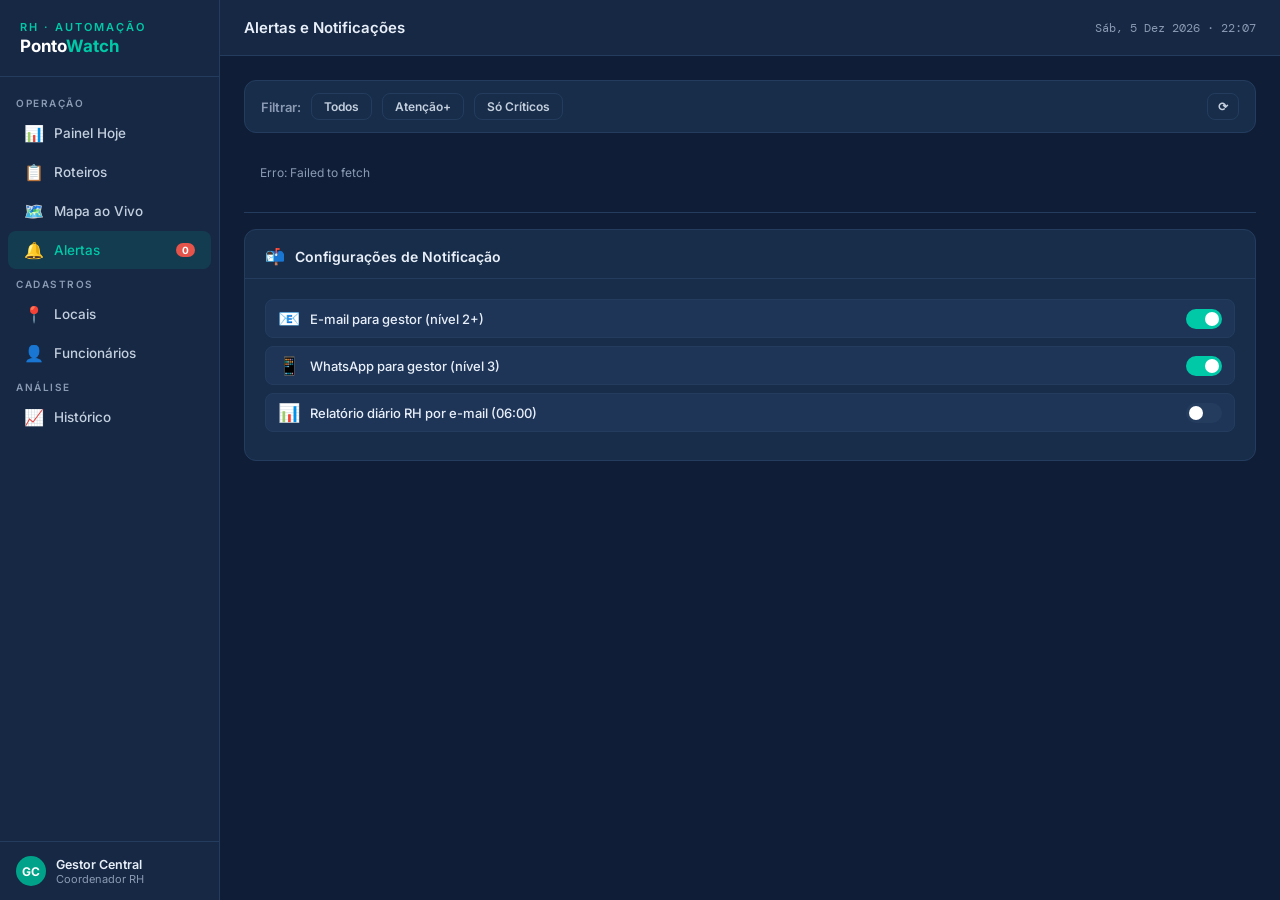
==== frontend/alertas.html @ 85e0c2c6 "Commit inicial: PontoWatch - monitoramento de ponto e geolocalizacao Backend FastAPI + Frontend HTML" ====
<!DOCTYPE html>
<html lang="pt-BR">
<head>
  <meta charset="UTF-8"/>
  <meta name="viewport" content="width=device-width, initial-scale=1.0"/>
  <title>PontoWatch — Alertas</title>
  <link rel="stylesheet" href="style.css"/>
</head>
<body>
<script type="module">
import { montarLayout } from "./layout.js";
import { api } from "./api.js";
import { hojeISO, nivelAlerta, toast } from "./utils.js";

montarLayout("alertas", "Alertas e Notificações");

const content = document.getElementById("content");
const hoje = hojeISO();
let nivelFiltro = 1;
let alertas = [];

content.innerHTML = `
  <!-- Filtros -->
  <div class="card mb-16">
    <div class="card-body" style="padding:12px 16px;display:flex;align-items:center;gap:10px">
      <span style="font-size:13px;font-weight:600;color:var(--muted)">Filtrar:</span>
      <button class="btn btn-ghost nivel-btn active" data-nivel="1" style="font-size:12px;padding:5px 12px">Todos</button>
      <button class="btn btn-ghost nivel-btn" data-nivel="2" style="font-size:12px;padding:5px 12px">Atenção+</button>
      <button class="btn btn-ghost nivel-btn" data-nivel="3" style="font-size:12px;padding:5px 12px">Só Críticos</button>
      <span id="contagem" class="ml-auto text-muted"></span>
      <button id="btn-atualizar" class="btn btn-ghost" style="font-size:12px;padding:5px 10px">⟳</button>
    </div>
  </div>

  <!-- Lista de alertas -->
  <div id="alertas-lista"></div>

  <div class="divider"></div>

  <!-- Configurações -->
  <div class="card">
    <div class="card-header"><span>📬</span><span class="card-title">Configurações de Notificação</span></div>
    <div class="card-body">
      <div class="notify-chip">
        <span style="font-size:18px">📧</span>
        <span class="notify-label">E-mail para gestor (nível 2+)</span>
        <div class="toggle on" onclick="this.classList.toggle('on')"></div>
      </div>
      <div class="notify-chip">
        <span style="font-size:18px">📱</span>
        <span class="notify-label">WhatsApp para gestor (nível 3)</span>
        <div class="toggle on" onclick="this.classList.toggle('on')"></div>
      </div>
      <div class="notify-chip">
        <span style="font-size:18px">📊</span>
        <span class="notify-label">Relatório diário RH por e-mail (06:00)</span>
        <div class="toggle" onclick="this.classList.toggle('on')"></div>
      </div>
    </div>
  </div>
`;

async function carregar() {
  try {
    const d = await api.alertas.listar(hoje, nivelFiltro);
    alertas = d.alertas || [];
    renderizarAlertas();
  } catch (e) {
    document.getElementById("alertas-lista").innerHTML =
      `<div class="text-muted" style="padding:16px">Erro: ${e.message}</div>`;
  }
}

function renderizarAlertas() {
  document.getElementById("contagem").textContent = `${alertas.length} alerta(s)`;

  if (!alertas.length) {
    document.getElementById("alertas-lista").innerHTML =
      `<div class="empty-state"><div class="icon">🎉</div><p>Nenhum alerta para este filtro</p></div>`;
    return;
  }

  document.getElementById("alertas-lista").innerHTML = alertas.map(a => {
    const cor = a.nivel === 3 ? "red" : "amber";
    const func = a.funcionarios || {};
    return `
      <div class="card mb-16" id="alerta-${a.id}">
        <div class="card-body">
          <div class="alert-item" style="padding:14px 0">
            <div class="alert-dot ${cor}" style="margin-top:8px"></div>
            <div style="flex:1">
              <div class="flex gap-10 mb-10">
                <span style="font-size:14px;font-weight:700">${_tipoLabel(a.tipo_alerta)} — ${func.nome || "?"}</span>
                ${nivelAlerta(a.nivel)}
                ${a.enviado ? `<span class="pill ok" style="font-size:10px">✔ Resolvido</span>` : ''}
              </div>
              <div style="font-size:13px;color:var(--slate2);line-height:1.5">${a.descricao || ''}</div>
              <div class="flex gap-10" style="margin-top:10px">
                <span class="text-muted">${a.criado_em ? a.criado_em.slice(11,16) : ''} · Gerado automaticamente</span>
                <div class="ml-auto flex gap-10">
                  ${!a.enviado ? `<button class="btn btn-primary btn-resolver" data-id="${a.id}" style="font-size:12px;padding:5px 10px">✔ Marcar resolvido</button>` : ''}
                </div>
              </div>
            </div>
          </div>
        </div>
      </div>`;
  }).join("");

  // Eventos de resolução
  document.querySelectorAll(".btn-resolver").forEach(btn => {
    btn.addEventListener("click", async () => {
      try {
        await api.alertas.resolver(btn.dataset.id);
        toast("Alerta marcado como resolvido", "ok");
        await carregar();
      } catch (e) {
        toast("Erro: " + e.message, "erro");
      }
    });
  });
}

function _tipoLabel(tipo) {
  const map = {
    AUSENCIA: "Ausência", ATRASO: "Atraso", FORA_DO_LOCAL: "Fora do Local",
    SAIDA_ANTECIPADA: "Saída Antecipada", SEM_BATIDA: "Sem Batida",
  };
  return map[tipo] || tipo;
}

// Filtros de nível
document.querySelectorAll(".nivel-btn").forEach(btn => {
  btn.addEventListener("click", () => {
    document.querySelectorAll(".nivel-btn").forEach(b => b.classList.remove("active"));
    btn.classList.add("active");
    nivelFiltro = parseInt(btn.dataset.nivel);
    carregar();
  });
});

document.getElementById("btn-atualizar").addEventListener("click", carregar);

carregar();
</script>
</body>
</html>
---- frontend/style.css ----
@import url('https://fonts.googleapis.com/css2?family=Inter:wght@300;400;500;600;700&family=DM+Mono:wght@400;500&display=swap');

*, *::before, *::after { box-sizing: border-box; margin: 0; padding: 0; }

:root {
  --navy:   #0F1E36;
  --navy2:  #162844;
  --navy3:  #1E3558;
  --teal:   #00C9A7;
  --teal2:  #00A389;
  --amber:  #F5A623;
  --red:    #E5534B;
  --green:  #2DC66B;
  --slate:  #8B9BB4;
  --slate2: #C4CFDE;
  --card:   #182D4A;
  --border: #243D5F;
  --text:   #E8EFF8;
  --muted:  #8B9BB4;
  --mono:   'DM Mono', monospace;
}

body { font-family: 'Inter', sans-serif; background: var(--navy); color: var(--text); min-height: 100vh; display: flex; overflow: hidden; }

/* ── Sidebar ─────────────────────────────────────────────── */
.sidebar { width: 220px; min-width: 220px; background: var(--navy2); border-right: 1px solid var(--border); display: flex; flex-direction: column; height: 100vh; flex-shrink: 0; }
.logo { padding: 20px; border-bottom: 1px solid var(--border); }
.logo-mark { font-size: 11px; font-weight: 600; letter-spacing: 2px; color: var(--teal); text-transform: uppercase; }
.logo-name { font-size: 17px; font-weight: 700; color: #fff; margin-top: 2px; }
.nav { flex: 1; padding: 12px 0; overflow-y: auto; }
.nav-section { padding: 8px 16px 4px; font-size: 10px; font-weight: 600; letter-spacing: 1.5px; color: var(--muted); text-transform: uppercase; }
.nav-item { display: flex; align-items: center; gap: 10px; padding: 9px 16px; margin: 1px 8px; border-radius: 8px; cursor: pointer; font-size: 13.5px; font-weight: 500; color: var(--slate2); transition: all .15s; text-decoration: none; }
.nav-item:hover { background: var(--navy3); color: var(--text); }
.nav-item.active { background: rgba(0,201,167,.12); color: var(--teal); }
.nav-item .icon { font-size: 16px; width: 20px; text-align: center; }
.badge { margin-left: auto; background: var(--red); color: #fff; font-size: 10px; font-weight: 700; padding: 1px 6px; border-radius: 10px; }
.sidebar-footer { padding: 14px 16px; border-top: 1px solid var(--border); }
.user-chip { display: flex; align-items: center; gap: 10px; }
.avatar { width: 30px; height: 30px; border-radius: 50%; background: var(--teal2); display: flex; align-items: center; justify-content: center; font-size: 12px; font-weight: 700; color: #fff; flex-shrink: 0; }
.user-name { font-size: 12.5px; font-weight: 600; }
.user-role { font-size: 11px; color: var(--muted); }

/* ── Layout principal ────────────────────────────────────── */
.main { flex: 1; display: flex; flex-direction: column; overflow: hidden; }
.topbar { height: 56px; background: var(--navy2); border-bottom: 1px solid var(--border); display: flex; align-items: center; padding: 0 24px; gap: 12px; flex-shrink: 0; }
.topbar-title { font-size: 15px; font-weight: 600; }
.topbar-date { font-size: 12px; color: var(--muted); margin-left: auto; font-family: var(--mono); }
.content { flex: 1; overflow-y: auto; padding: 24px; }

/* ── Botões ──────────────────────────────────────────────── */
.btn { display: inline-flex; align-items: center; gap: 7px; padding: 7px 14px; border-radius: 8px; font-size: 13px; font-weight: 600; cursor: pointer; border: none; font-family: inherit; transition: all .15s; }
.btn-primary { background: var(--teal); color: var(--navy); }
.btn-primary:hover { background: var(--teal2); }
.btn-primary:disabled { opacity: .5; cursor: default; }
.btn-ghost { background: transparent; color: var(--slate2); border: 1px solid var(--border); }
.btn-ghost:hover { background: var(--navy3); color: var(--text); }
.btn-danger { background: rgba(229,83,75,.15); color: var(--red); border: 1px solid rgba(229,83,75,.3); }
.icon-btn { background: transparent; border: 1px solid var(--border); border-radius: 6px; padding: 5px 8px; cursor: pointer; color: var(--muted); font-size: 13px; }
.icon-btn:hover { border-color: var(--teal); color: var(--teal); }

/* ── Cards ───────────────────────────────────────────────── */
.card { background: var(--card); border: 1px solid var(--border); border-radius: 12px; }
.card-header { padding: 16px 20px 12px; border-bottom: 1px solid var(--border); display: flex; align-items: center; gap: 10px; }
.card-title { font-size: 14px; font-weight: 600; }
.card-body { padding: 20px; }

/* ── KPIs ────────────────────────────────────────────────── */
.kpi-grid { display: grid; grid-template-columns: repeat(4,1fr); gap: 14px; margin-bottom: 20px; }
.kpi { background: var(--card); border: 1px solid var(--border); border-radius: 12px; padding: 18px 20px; position: relative; overflow: hidden; }
.kpi::before { content: ''; position: absolute; top: 0; left: 0; right: 0; height: 3px; }
.kpi.green::before { background: var(--green); }
.kpi.red::before   { background: var(--red); }
.kpi.amber::before { background: var(--amber); }
.kpi.teal::before  { background: var(--teal); }
.kpi-label { font-size: 11px; font-weight: 600; letter-spacing: .5px; color: var(--muted); text-transform: uppercase; }
.kpi-value { font-size: 32px; font-weight: 700; line-height: 1.1; margin: 4px 0; font-family: var(--mono); }
.kpi-sub   { font-size: 12px; color: var(--muted); }
.kpi-icon  { position: absolute; right: 16px; top: 50%; transform: translateY(-40%); font-size: 28px; opacity: .2; }

/* ── Tabelas ─────────────────────────────────────────────── */
.table-wrap { overflow-x: auto; }
table { width: 100%; border-collapse: collapse; font-size: 13px; }
thead th { padding: 10px 14px; text-align: left; font-size: 11px; font-weight: 600; letter-spacing: .5px; color: var(--muted); text-transform: uppercase; border-bottom: 1px solid var(--border); }
tbody td { padding: 11px 14px; border-bottom: 1px solid rgba(36,61,95,.5); vertical-align: middle; }
tbody tr:hover td { background: rgba(255,255,255,.02); }
tbody tr:last-child td { border-bottom: none; }

/* ── Pills de status ─────────────────────────────────────── */
.pill { display: inline-flex; align-items: center; gap: 5px; padding: 3px 9px; border-radius: 20px; font-size: 11.5px; font-weight: 600; }
.pill::before { content: ''; width: 6px; height: 6px; border-radius: 50%; }
.pill.ok      { background: rgba(45,198,107,.12);  color: var(--green); } .pill.ok::before  { background: var(--green); }
.pill.absent  { background: rgba(229,83,75,.12);   color: var(--red);   } .pill.absent::before  { background: var(--red); }
.pill.late    { background: rgba(245,166,35,.12);  color: var(--amber); } .pill.late::before    { background: var(--amber); }
.pill.geo     { background: rgba(229,83,75,.12);   color: var(--red);   } .pill.geo::before     { background: var(--red); }
.pill.pending { background: rgba(139,155,180,.12); color: var(--muted); } .pill.pending::before { background: var(--muted); }

/* ── Formulários ─────────────────────────────────────────── */
.form-grid  { display: flex; flex-direction: column; gap: 14px; }
.form-row   { display: grid; grid-template-columns: 1fr 1fr; gap: 14px; }
.form-row-3 { display: grid; grid-template-columns: 1fr 1fr 1fr; gap: 14px; }
.field { display: flex; flex-direction: column; gap: 5px; }
label { font-size: 12px; font-weight: 600; color: var(--slate2); }
input, select, textarea { background: var(--navy3); border: 1px solid var(--border); border-radius: 8px; padding: 9px 12px; font-size: 13px; color: var(--text); font-family: inherit; outline: none; transition: border-color .15s; }
input:focus, select:focus, textarea:focus { border-color: var(--teal); }
select option { background: var(--navy2); }

/* ── Layout utils ────────────────────────────────────────── */
.grid-2 { display: grid; grid-template-columns: 1fr 1fr; gap: 16px; }
.flex   { display: flex; align-items: center; }
.ml-auto { margin-left: auto; }
.gap-10  { gap: 10px; }
.mb-16   { margin-bottom: 16px; }
.mb-10   { margin-bottom: 10px; }
.text-muted { color: var(--muted); font-size: 12px; }
.text-mono  { font-family: var(--mono); }
.tag  { display: inline-block; padding: 2px 8px; border-radius: 6px; font-size: 11px; font-weight: 600; background: rgba(0,201,167,.1); color: var(--teal); border: 1px solid rgba(0,201,167,.2); }
.divider { height: 1px; background: var(--border); margin: 16px 0; }
.raio-badge { font-family: var(--mono); font-size: 12px; color: var(--teal); background: rgba(0,201,167,.1); padding: 2px 8px; border-radius: 6px; }
.progress-bar  { height: 6px; background: var(--navy3); border-radius: 3px; overflow: hidden; }
.progress-fill { height: 100%; border-radius: 3px; }

/* ── Alertas ─────────────────────────────────────────────── */
.alert-item { display: flex; align-items: flex-start; gap: 12px; padding: 12px 0; border-bottom: 1px solid rgba(36,61,95,.5); }
.alert-item:last-child { border-bottom: none; }
.alert-dot  { width: 8px; height: 8px; border-radius: 50%; flex-shrink: 0; margin-top: 5px; }
.alert-dot.red   { background: var(--red);   box-shadow: 0 0 6px var(--red); }
.alert-dot.amber { background: var(--amber); box-shadow: 0 0 6px var(--amber); }
.alert-text { font-size: 13px; line-height: 1.4; }
.alert-time { font-size: 11px; color: var(--muted); font-family: var(--mono); margin-top: 2px; }
.alert-level    { font-size: 10px; font-weight: 700; padding: 2px 7px; border-radius: 4px; white-space: nowrap; flex-shrink: 0; }
.alert-level.l1 { background: rgba(139,155,180,.15); color: var(--muted); }
.alert-level.l2 { background: rgba(245,166,35,.15);  color: var(--amber); }
.alert-level.l3 { background: rgba(229,83,75,.15);   color: var(--red); }

/* ── Roteiro stops ───────────────────────────────────────── */
.stop-card { background: var(--navy3); border: 1px solid var(--border); border-radius: 10px; padding: 14px 16px; margin-bottom: 10px; display: flex; align-items: flex-start; gap: 14px; }
.stop-num  { width: 26px; height: 26px; border-radius: 50%; background: var(--teal); color: var(--navy); font-size: 12px; font-weight: 800; display: flex; align-items: center; justify-content: center; flex-shrink: 0; margin-top: 2px; }
.stop-local { font-size: 13.5px; font-weight: 600; }
.stop-meta  { font-size: 12px; color: var(--muted); margin-top: 3px; font-family: var(--mono); }

/* ── Notify toggles ─────────────────────────────────────── */
.notify-chip { display: flex; align-items: center; gap: 10px; padding: 8px 12px; background: var(--navy3); border-radius: 8px; border: 1px solid var(--border); margin-bottom: 8px; }
.notify-label { font-size: 13px; font-weight: 500; flex: 1; }
.toggle { width: 36px; height: 20px; border-radius: 10px; background: var(--border); position: relative; cursor: pointer; flex-shrink: 0; transition: background .2s; }
.toggle.on { background: var(--teal); }
.toggle::after { content: ''; position: absolute; width: 14px; height: 14px; border-radius: 50%; background: #fff; top: 3px; left: 3px; transition: left .2s; }
.toggle.on::after { left: 19px; }

/* ── Empty state ─────────────────────────────────────────── */
.empty-state { text-align: center; padding: 48px 24px; color: var(--muted); }
.empty-state .icon { font-size: 40px; margin-bottom: 12px; }

/* ── Scrollbar ───────────────────────────────────────────── */
::-webkit-scrollbar { width: 5px; }
::-webkit-scrollbar-track { background: transparent; }
::-webkit-scrollbar-thumb { background: var(--border); border-radius: 4px; }
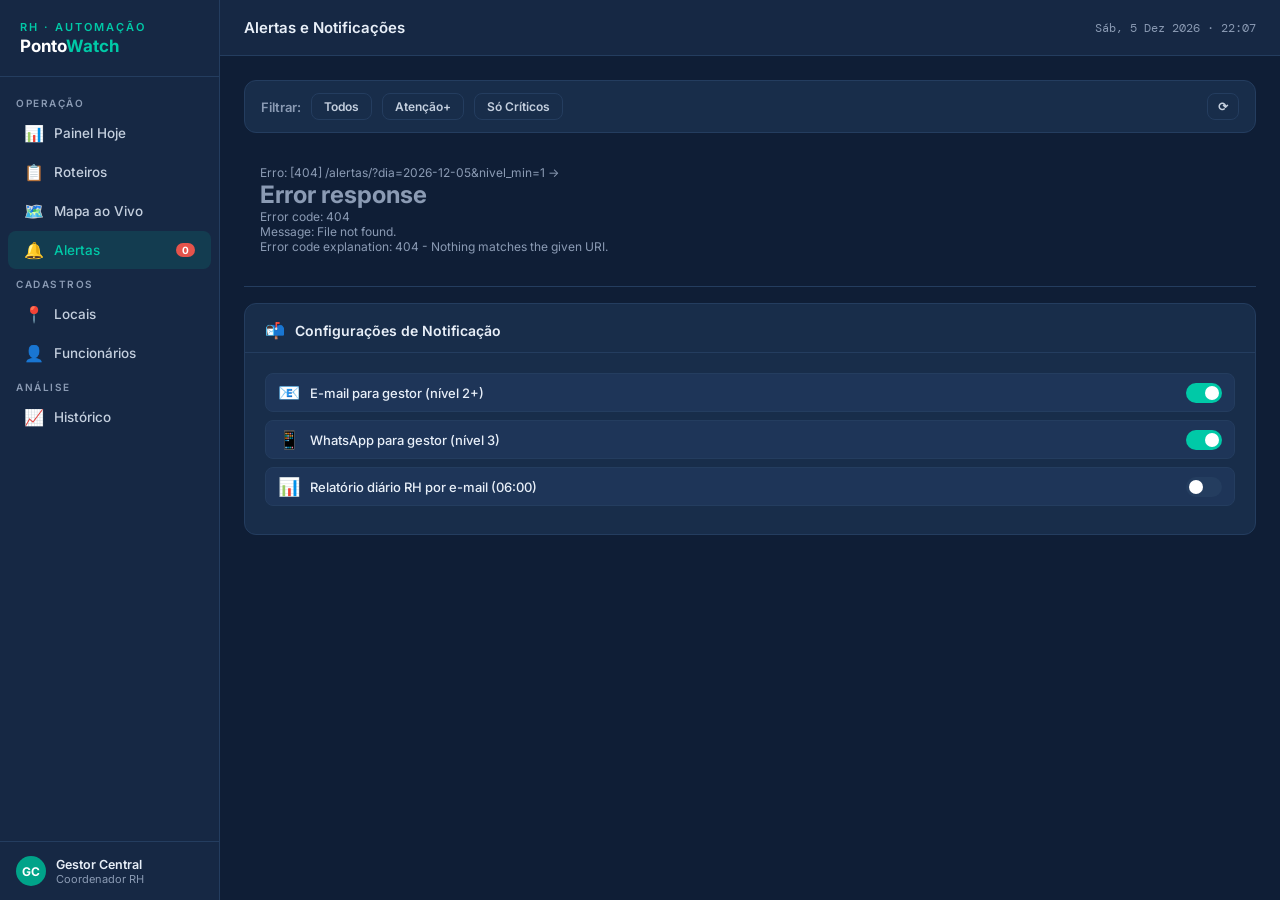
==== commit e7335f19: "Corrige config.js nunca carregado nas paginas do frontend O config.js definia window.PONTOWATCH_API_" ====
--- a/frontend/alertas.html
+++ b/frontend/alertas.html
@@ -7,6 +7,7 @@
   <link rel="stylesheet" href="style.css"/>
 </head>
 <body>
+<script src="config.js"></script>
 <script type="module">
 import { montarLayout } from "./layout.js";
 import { api } from "./api.js";
